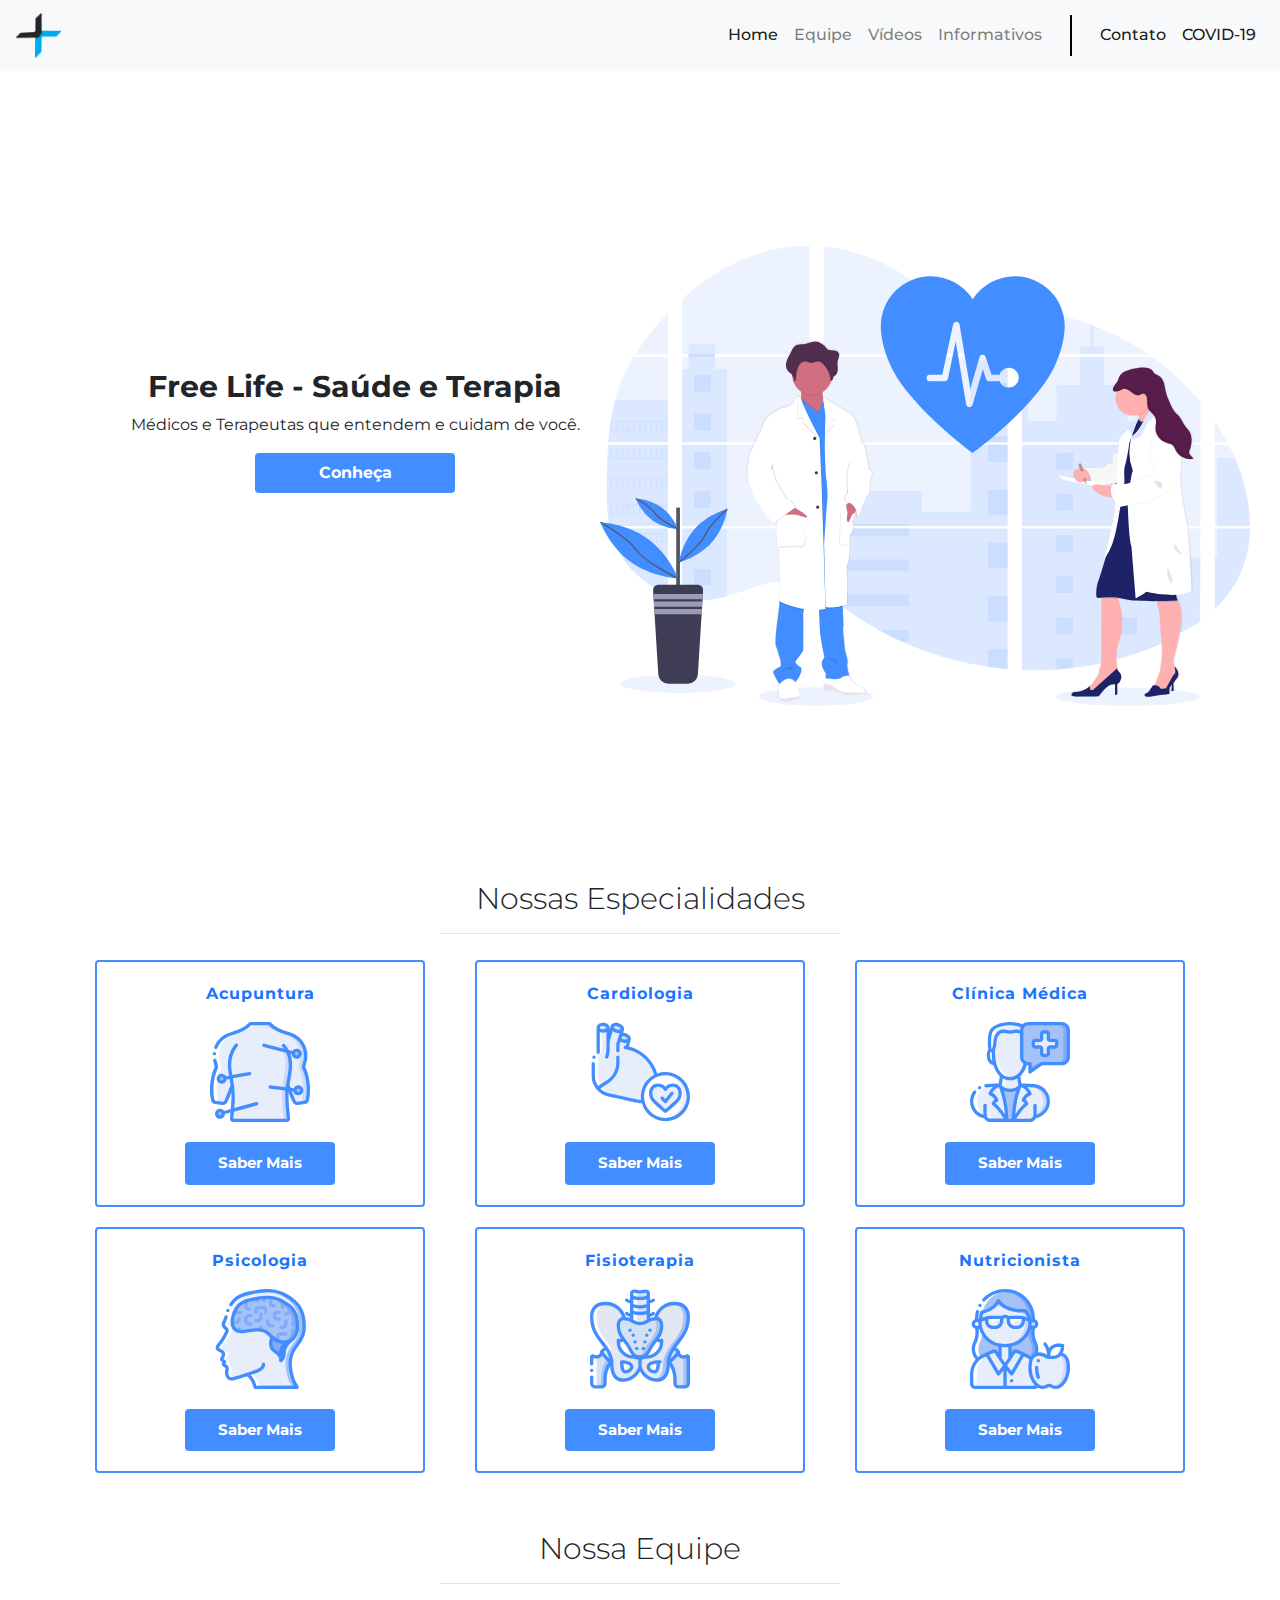
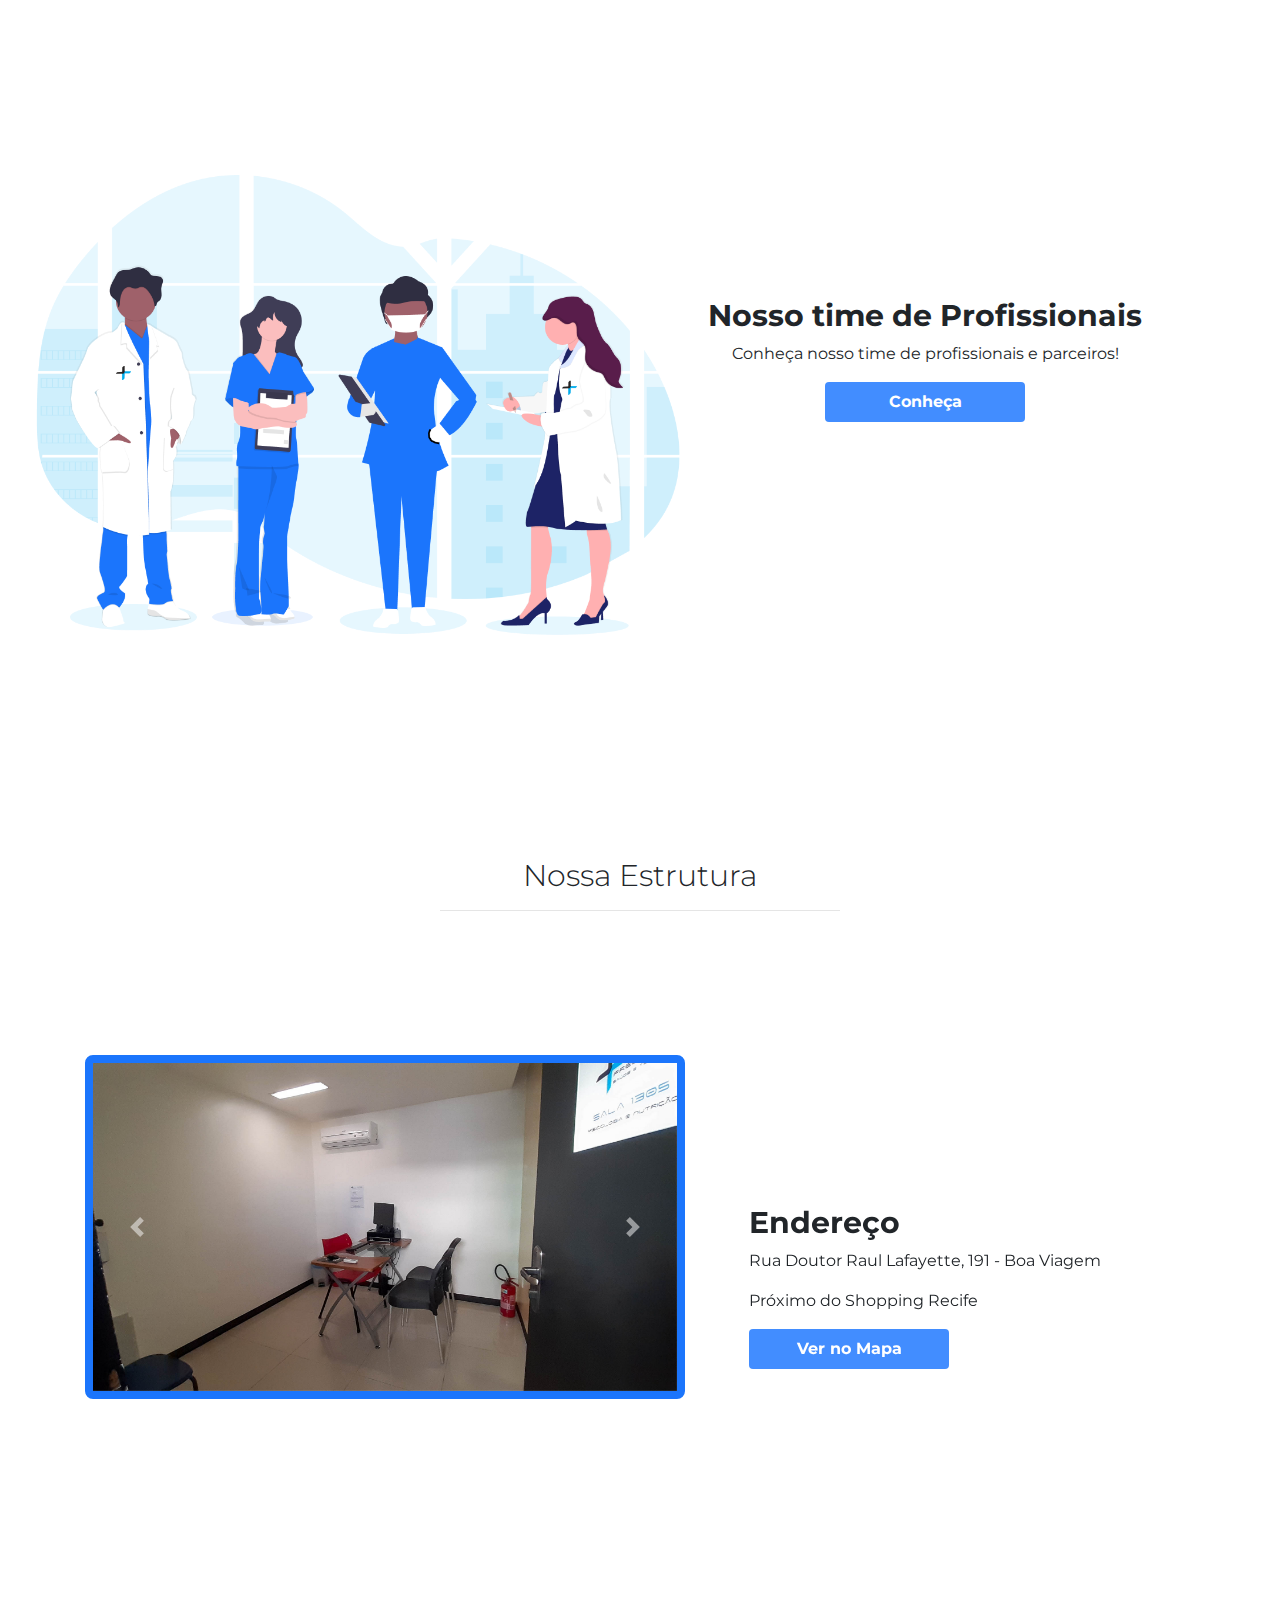
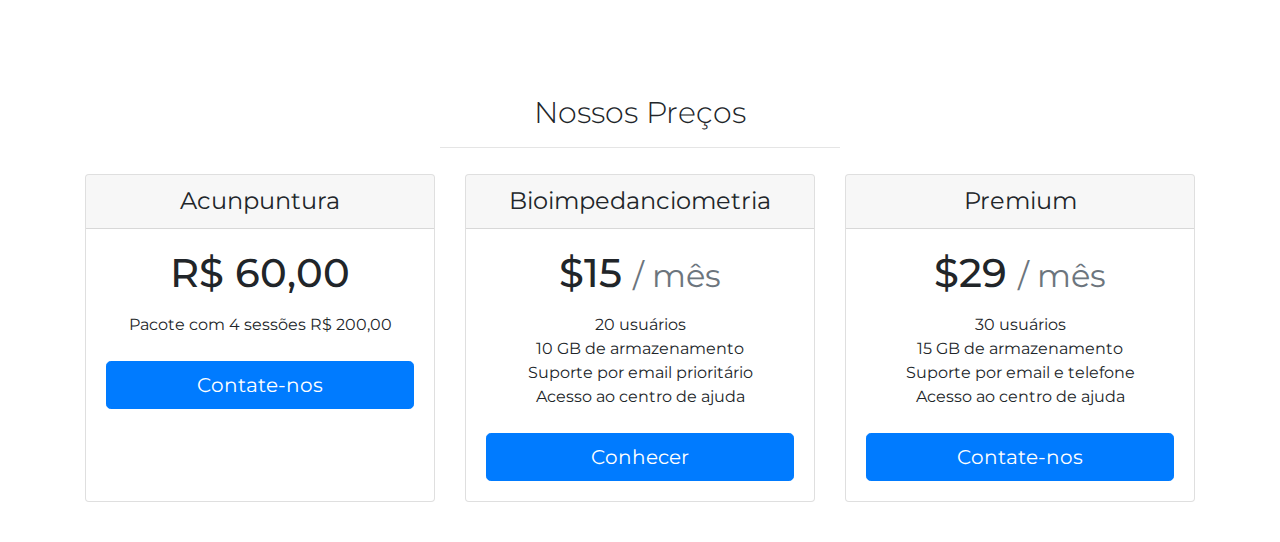
==== index.html @ c5f016cd "Initial commit" ====
<!DOCTYPE html>
<html lang="en">
<head>
    <meta charset="UTF-8">
    <meta name="viewport" content="width=device-width, initial-scale=1.0">
    <title>Free Life - Saúde e Terapia</title>
    <link rel="stylesheet" href="https://maxcdn.bootstrapcdn.com/bootstrap/4.0.0/css/bootstrap.min.css" integrity="sha384-Gn5384xqQ1aoWXA+058RXPxPg6fy4IWvTNh0E263XmFcJlSAwiGgFAW/dAiS6JXm" crossorigin="anonymous"><link rel="stylesheet" href="https://maxcdn.bootstrapcdn.com/bootstrap/4.0.0/css/bootstrap.min.css" integrity="sha384-Gn5384xqQ1aoWXA+058RXPxPg6fy4IWvTNh0E263XmFcJlSAwiGgFAW/dAiS6JXm" crossorigin="anonymous">
    <link rel="stylesheet" href="./index.css">
    <link rel="stylesheet" href="./Global/Global.css">
    <link href="https://fonts.googleapis.com/css2?family=Montserrat:wght@400;500;600;700&display=swap" rel="stylesheet">

    <style>
      html, body, button{
        font-family: 'Montserrat', sans-serif;
      }

    </style>

</head>
<body>
    <!-- Navbar -->
    <nav class="navbar navbar-expand-lg navbar-light bg-light">
        <a class="navbar-brand" href="#">
            <img src="./Global/GlobalAssets/logo.png" width="45" height="45" alt="">
          </a>
        <button class="navbar-toggler" type="button" data-toggle="collapse" data-target="#navbarSupportedContent" aria-controls="navbarSupportedContent" aria-expanded="false" aria-label="Toggle navigation">
          <span class="navbar-toggler-icon"></span>
        </button>
      
        <div class="collapse navbar-collapse" id="navbarSupportedContent">
          <ul class="navbar-nav ml-auto">
            <li class="nav-item active">
                <a class="nav-link" href="#">Home</a>
            </li>
              </li>
              <li class="nav-item ">
                <a class="nav-link" href="./pages/Equipe/Equipe.html">Equipe</a>
              </li>
              <li class="nav-item ">
                <a class="nav-link" href="#">Vídeos</a>
              </li>
              <li class="nav-item ">
                <a class="nav-link" href="#">Informativos</a>
              </li>
              <div>
                  <hr style="height: 40px; width: 2px; background-color: #000; margin: 0 20px;"/>
              </div>
              <li class="nav-item active">
                <a class="nav-link" href="#">Contato</a>
              </li>
              <li class="nav-item active">
                <a class="nav-link" href="#">COVID-19</a>
              </li>
          </ul>
        </div>
      </nav>

      <div class="container">
        <div class="row">
          <div class="col-6">
            <div style="display: flex; justify-content: center; align-items: center; flex-direction: column; height: 80vh; ">
                <h5 class="display-4 " style="font-size: 30px; font-weight: bold;">Free Life - Saúde e Terapia</h5>
                <p class="">Médicos e Terapeutas que entendem e cuidam de você.</p>
                <button class="" style="width: 200px; height: 40px ; font-weight: bold; border-radius: 4px; background-color: #428DFF; border: none; color: #FFF ;cursor: pointer;">Conheça</button>
            </div>
          </div>
          <div class="col-6" >
            <div style="display: flex; justify-content: center; align-items: center; height: 90vh;">
              <img src="./undraw_medicine_b1ol (1).svg" alt="" style="width: 650px;">
            </div>
          </div>
        </div>
      </div>

      <div class="container">

        <h5 class="display-4 text-center" style="font-size: 30px;">Nossas Especialidades</h5>
        <hr style="width: 400px;">

        <div class="row">
          <div class="col-md-4">
            <div class='especialidades'>
              <p>Acupuntura</p>
              <img src="./001-acupuntura.svg" alt="">
              <button>Saber Mais</button>
            </div>
          </div>
          <div class="col-md-4">
            <div class='especialidades'>
              <p>Cardiologia</p>
              <img src="./002-cardiologia.svg" alt="">
              <button>Saber Mais</button>
            </div>
          </div>
          <div class="col-md-4">
            <div class='especialidades'>
              <p>Clínica Médica</p>
              <img src="./003-medico.svg" alt="">
              <button>Saber Mais</button>
            </div>
          </div>
  
          <div class="col-md-4">
            <div class='especialidades'>
              <p>Psicologia</p>
              <img src="./007-cerebro.svg" alt="">
              <button>Saber Mais</button>
            </div>
          </div>
          <div class="col-md-4">
            <div class='especialidades'>
              <p>Fisioterapia</p>
              <img src="./005-osso.svg" alt="">
              <button>Saber Mais</button>
            </div>
          </div>
          <div class="col-md-4">
            <div class='especialidades'>
              <p>Nutricionista</p>
              <img src="./006-nutricionista.svg" alt="">
              <button>Saber Mais</button>
            </div>
          </div>
        </div>
      </div>

      <div class="container">
        <h5 class="display-4 text-center mt-5" style="font-size: 30px;">Nossa Equipe</h5>
        <hr style="width: 400px;">


        <div class="row">
          <div class="col-md-6" >
            <div style="display: flex; justify-content: center; align-items: center; height: 90vh;">
              <img src="./T.png" alt="" style="width: 650px;">
            </div>
          </div>
          <div class="col-md-6">
            <div style="display: flex; justify-content: center; align-items: center; flex-direction: column; height: 80vh; ">
                <h5 class="display-4 " style="font-size: 30px; font-weight: bold;">Nosso time de Profissionais</h5>
                <p class="">Conheça nosso time de profissionais e parceiros!</p>
                <button class="" style="width: 200px; height: 40px ; font-weight: bold; border-radius: 4px; background-color: #428DFF; border: none; color: #FFF ;cursor: pointer;">Conheça</button>
            </div>
          </div>
        </div>
      </div>

      <div class="container">
        <h5 class="display-4 text-center mt-5" style="font-size: 30px;">Nossa Estrutura</h5>
        <hr style="width: 400px;">


        <div class="row">
          <div class="col-md-6" >
            <div class="teste shadow">
              <div id="carouselExampleFade" class="carousel slide carousel-fade" data-ride="carousel">
                <div class="carousel-inner">
                  <div class="carousel-item active">
                    <img class="d-block w-100" src="./EstruturaAssets/01.jpg" alt="Segundo Slide">
                  </div>
                  <div class="carousel-item">
                    <img class="d-block w-100" src="./EstruturaAssets/02.jpg" alt="Terceiro Slide">
                  </div>
                  <div class="carousel-item">
                    <img class="d-block w-100" src="./EstruturaAssets/03.jpg" alt="Quarto Slide">
                  </div>
                  <div class="carousel-item">
                    <img class="d-block w-100" src="./EstruturaAssets/04.jpg" alt="Quinto Slide">
                  </div>
                  <div class="carousel-item">
                    <img class="d-block w-100" src="./EstruturaAssets/05.jpg" alt="Sexto Slide">
                  </div>
                  <div class="carousel-item">
                    <img class="d-block w-100" src="./EstruturaAssets/06.jpg" alt="Sétimo Slide">
                  </div>
                  <div class="carousel-item">
                    <img class="d-block w-100" src="./EstruturaAssets/07.jpg" alt="Oitavo Slide">
                  </div>
                  <div class="carousel-item">
                    <img class="d-block w-100" src="./EstruturaAssets/08.jpg" alt="Nono Slide">
                  </div>
                  <div class="carousel-item">
                    <img class="d-block w-100" src="./EstruturaAssets/09.jpg" alt="Décimo Slide">
                  </div>
                  <div class="carousel-item">
                    <img class="d-block w-100" src="./EstruturaAssets/10.jpg" alt="Décimo primeiro Slide">
                  </div>
                  <div class="carousel-item">
                    <img class="d-block w-100" src="./EstruturaAssets/11.jpg" alt="Décimo segundo Slide">
                  </div>
                  <div class="carousel-item">
                    <img class="d-block w-100" src="./EstruturaAssets/12.jpg" alt="Décimo segundo Slide">
                  </div>
                  <div class="carousel-item">
                    <img class="d-block w-100" src="./EstruturaAssets/13.jpg" alt="Décimo segundo Slide">
                  </div>
                  <div class="carousel-item">
                    <img class="d-block w-100" src="./EstruturaAssets/14.jpg" alt="Décimo segundo Slide">
                  </div>
                  <div class="carousel-item">
                    <img class="d-block w-100" src="./EstruturaAssets/15.jpg" alt="Décimo segundo Slide">
                  </div>
                  <div class="carousel-item">
                    <img class="d-block w-100" src="./EstruturaAssets/16.jpg" alt="Décimo segundo Slide">
                  </div>
                  <div class="carousel-item">
                    <img class="d-block w-100" src="./EstruturaAssets/17.jpg" alt="Décimo segundo Slide">
                  </div>
                </div>
                <a class="carousel-control-prev" href="#carouselExampleFade" role="button" data-slide="prev">
                  <span class="carousel-control-prev-icon" aria-hidden="true"></span>
                  <span class="sr-only">Anterior</span>
                </a>
                <a class="carousel-control-next" href="#carouselExampleFade" role="button" data-slide="next">
                  <span class="carousel-control-next-icon" aria-hidden="true"></span>
                  <span class="sr-only">Próximo</span>
                </a>
              </div>
            </div>
          </div>
          <div class="col-md-6">
            <div style="display: flex; justify-content: center; align-items: center; flex-direction: column; height: 80vh; ">
              <div class="endereco">
                <h5 class="display-4 " style="font-size: 30px; font-weight: bold;">Endereço</h5>
                <p class="">Rua Doutor Raul Lafayette, 191 - Boa Viagem</p>
                <p>Próximo do Shopping Recife</p>
                <a href="https://www.google.com.br/maps/place/Rua+Dr.+Raul+Lafayette,+191+-+Boa+Viagem,+Recife+-+PE,+51021-220/@-8.1224365,-34.9032361,17z/data=!3m1!4b1!4m5!3m4!1s0x7ab1fb3d713d143:0x7b8ee37aa65591a1!8m2!3d-8.1224365!4d-34.9010474">
                  <button class="" style="width: 200px; height: 40px ; font-weight: bold; border-radius: 4px; background-color: #428DFF; border: none; color: #FFF ;cursor: pointer;">Ver no Mapa</button>
                </a>
              </div>
            </div>
          </div>
        </div>
      </div>

      
      <div class="container">
        <h5 class="display-4 text-center mt-5" style="font-size: 30px;">Nossos Preços</h5>
        <hr style="width: 400px;">

        <div class="card-deck mb-3 text-center">
          <div class="card mb-4 shadow-sm">
            <div class="card-header color">
              <h4 class="my-0 font-weight-normal">Acunpuntura</h4>
            </div>
            <div class="card-body">
              <h1 class="card-title pricing-card-title">R$ 60,00</h1>
              <ul class="list-unstyled mt-3 mb-4">
                <li>Pacote com 4 sessões R$ 200,00 </li>
              </ul>
              <button type="button" class="btn btn-lg btn-block btn-primary">Contate-nos</button>
            </div>
          </div>
          <div class="card mb-4 shadow-sm">
            <div class="card-header color">
              <h4 class="my-0 font-weight-normal">Bioimpedanciometria</h4>
            </div>
            <div class="card-body">
              <h1 class="card-title pricing-card-title">$15 <small class="text-muted">/ mês</small></h1>
              <ul class="list-unstyled mt-3 mb-4">
                <li>20 usuários</li>
                <li>10 GB de armazenamento</li>
                <li>Suporte por email prioritário</li>
                <li>Acesso ao centro de ajuda</li>
              </ul>
              <button type="button" class="btn btn-lg btn-block btn-primary">Conhecer</button>
            </div>
          </div>
          <div class="card mb-4 shadow-sm">
            <div class="card-header">
              <h4 class="my-0 font-weight-normal">Premium</h4>
            </div>
            <div class="card-body">
              <h1 class="card-title pricing-card-title">$29 <small class="text-muted">/ mês</small></h1>
              <ul class="list-unstyled mt-3 mb-4">
                <li>30 usuários</li>
                <li>15 GB de armazenamento</li>
                <li>Suporte por email e telefone</li>
                <li>Acesso ao centro de ajuda</li>
              </ul>
              <button type="button" class="btn btn-lg btn-block btn-primary">Contate-nos</button>
            </div>
          </div>
        </div>
      </div>
      

<!-- 
      <div class="bg-dark" style="margin-bottom: 0; position: relative; bottom: 0px;">
        <div class="p-3">
          <p class='text-center text-white'>Free Life Saude e Terapia, 2018 © Todos os Direitos Reservados</p>
          <p class="location text-center text-white">Rua Doutor Raul Lafayette - 191 - Boa Viagem</p>
        </div>
      </div> -->

    

    <script src="https://code.jquery.com/jquery-3.2.1.slim.min.js" integrity="sha384-KJ3o2DKtIkvYIK3UENzmM7KCkRr/rE9/Qpg6aAZGJwFDMVNA/GpGFF93hXpG5KkN" crossorigin="anonymous"></script>
<script src="https://cdnjs.cloudflare.com/ajax/libs/popper.js/1.12.9/umd/popper.min.js" integrity="sha384-ApNbgh9B+Y1QKtv3Rn7W3mgPxhU9K/ScQsAP7hUibX39j7fakFPskvXusvfa0b4Q" crossorigin="anonymous"></script>
<script src="https://maxcdn.bootstrapcdn.com/bootstrap/4.0.0/js/bootstrap.min.js" integrity="sha384-JZR6Spejh4U02d8jOt6vLEHfe/JQGiRRSQQxSfFWpi1MquVdAyjUar5+76PVCmYl" crossorigin="anonymous"></script>
</body>
</html>
---- index.css ----
.especialidades{
    border: 2px solid #428DFF;
    display: flex;
    align-items: center;
    justify-content: center;
    flex-direction: column;
    padding: 20px;
    border-radius: 4px;
    margin: 10px;
}

.especialidades p {
    font-weight: 700;
    letter-spacing: 1px;
    color: #1b75fc;
}

.especialidades img{
    width: 100px;
}

.especialidades button{
    margin-top: 20px;
    background-color: #428DFF;
    border-radius: 4px;
    width: 150px;
    outline: none;
    border: none;
    padding: 10px;
    color: #FFF;
    font-size: 15px;
    font-weight: bold;
    cursor: pointer;
}

.especialidades button:hover{
    background-color: #1b75fc;
}


.teste{
    display: flex;
    justify-content: center;
    align-items: center;
    width: 600px;
    height: 600px;}

.teste .carousel{
    border: 8px solid #1b75fc;
    border-radius: 8px;
}
---- Global/Global.css ----
@font-face{
    font-family: 'Montserrat', sans-serif;
    src: url('https://fonts.googleapis.com/css2?family=Manrope:wght@500;700;800&family=Montserrat:wght@400;900&display=swap');
}

body{
    font-family: 'Monserrat', sans-serif;
    margin: 0;
    padding: 0;
    box-sizing: border-box;
}

nav div ul li .nav-link{
    font-weight: 500;
}

.principal-container{
    display: flex;
    align-items: center;
    justify-content: center;
    background-color: #00ACEC;
    height: 100vh;
    margin-top: 30px;
}

footer{
    position: absolute;
    bottom: 0px;
    background-color: #343A40;
    display: flex;
    flex-direction: row;
    justify-content: center;
    align-items: center;
}

footer div p{
    font-weight: 500;
}

footer div .location{
    font-size: 15px;
    color: #FFF
}

footer div a {
    text-decoration: none;
    text-align: center;
}

.title{
    text-align: center;
    margin-top: 30px;
    font-size: 20px;
    color: #FFF;
    font-weight: 500;
}

.divisor{
    background-color: #FFF;
    width: 300px;
}

.card{
    margin: 10px;
    margin: 10px auto;
}
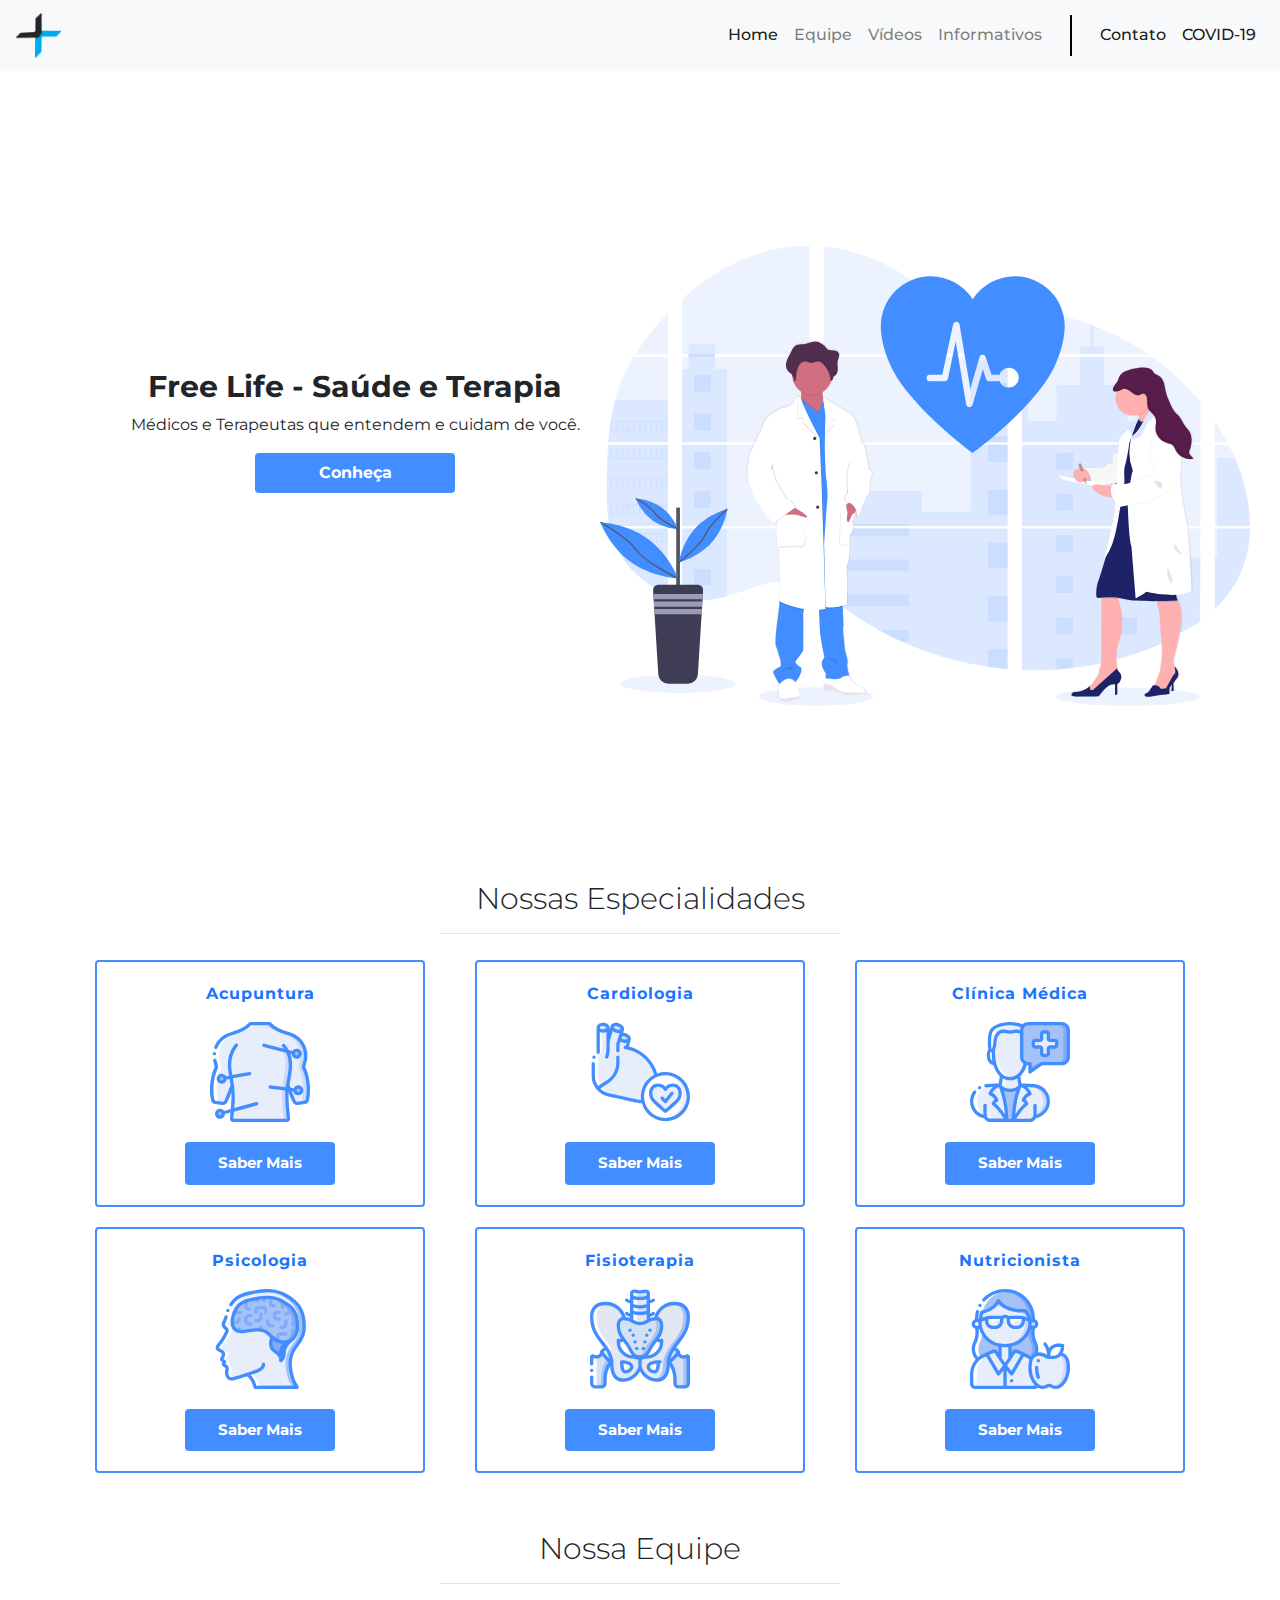
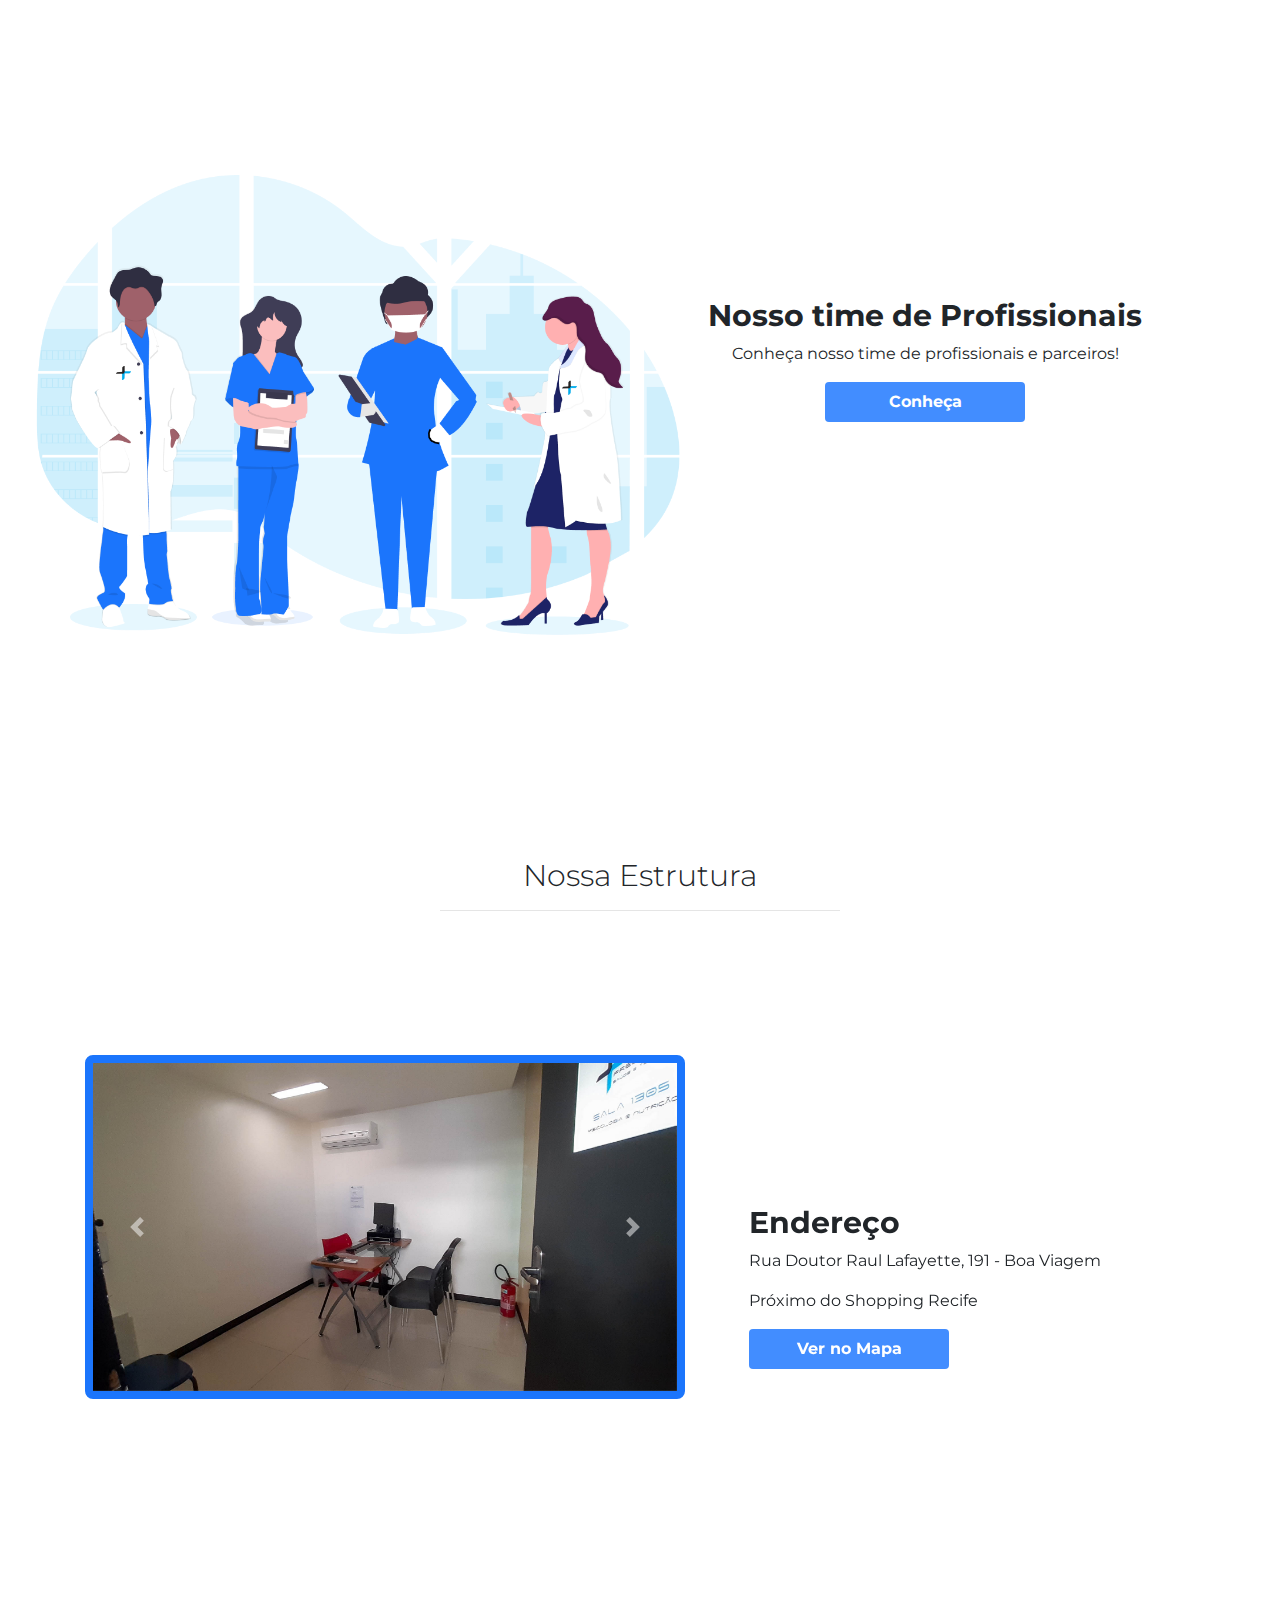
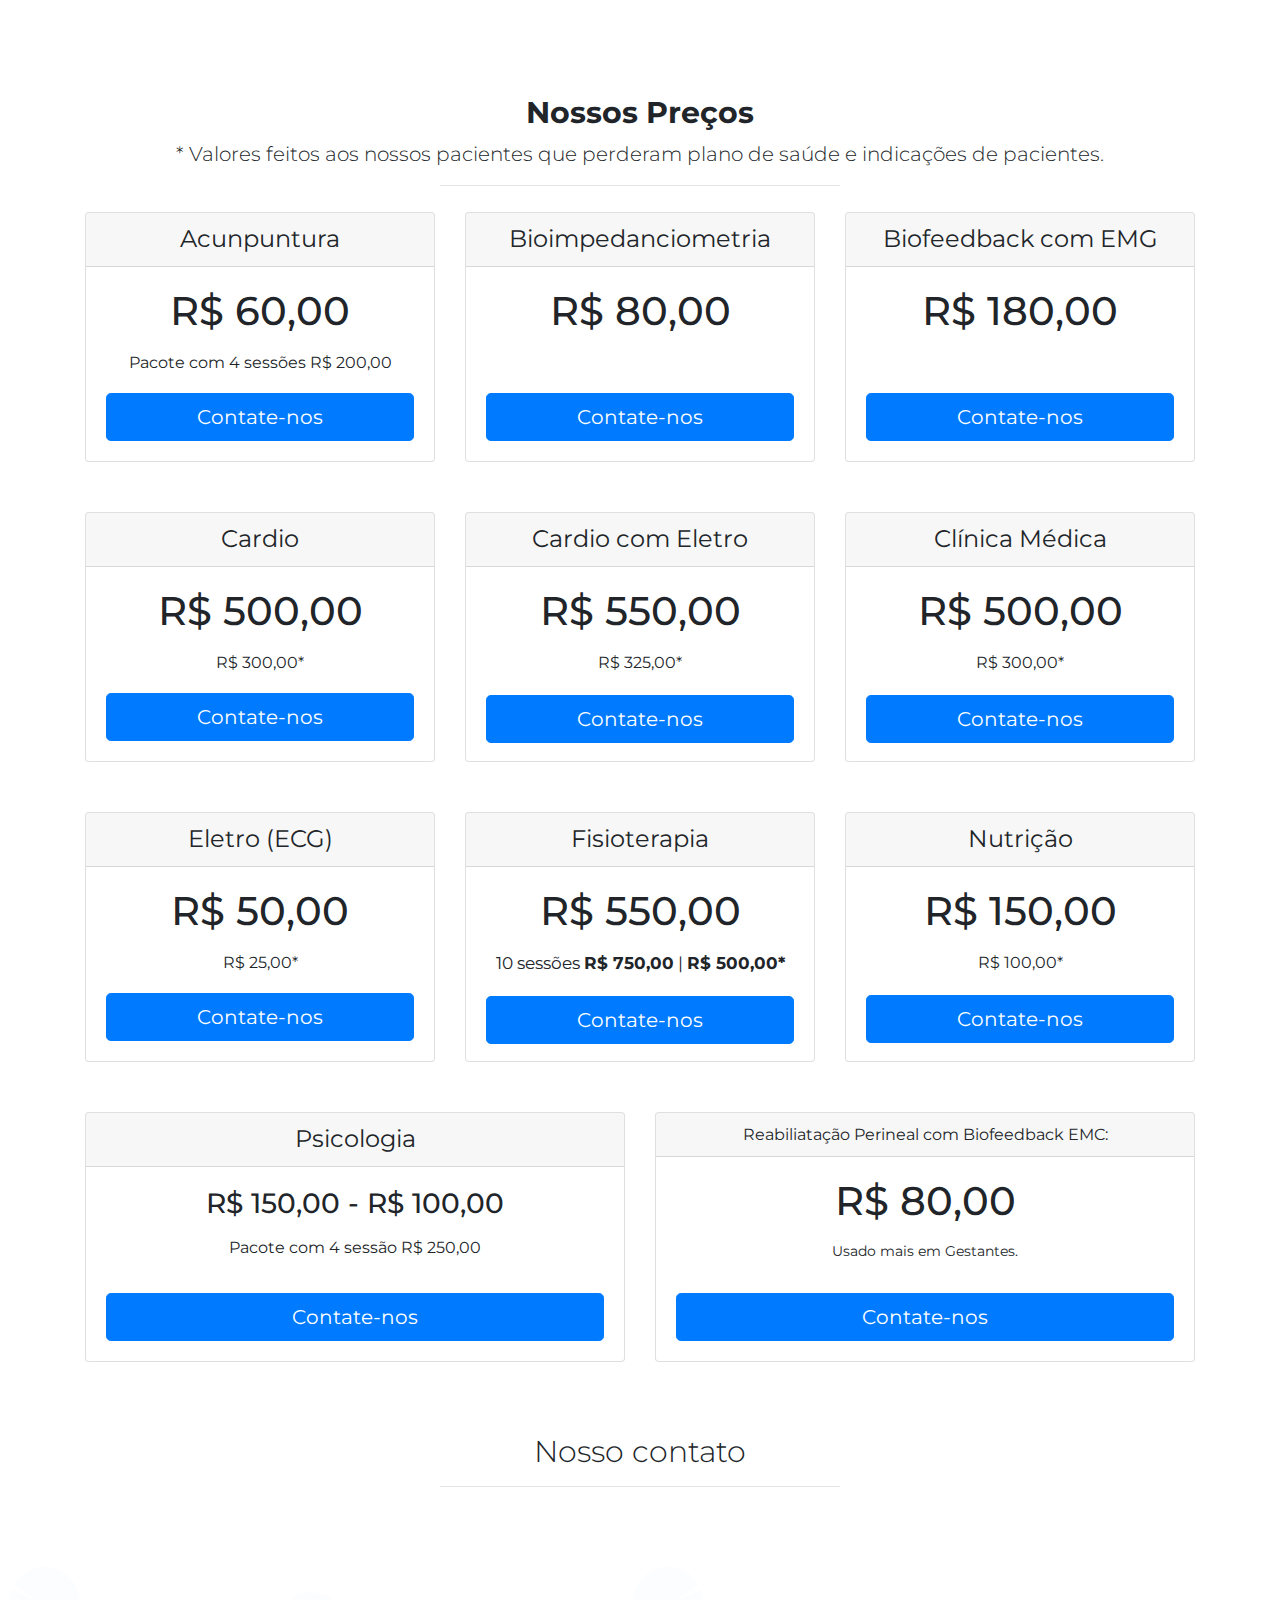
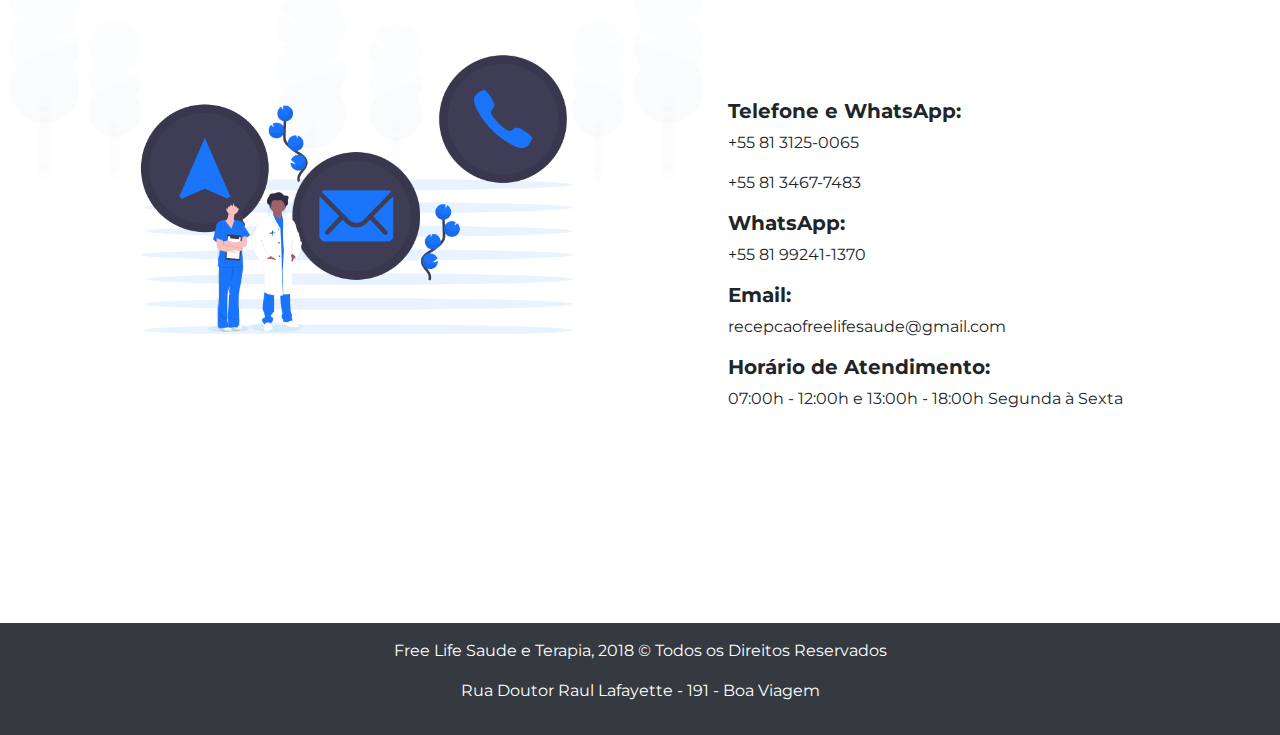
==== commit 143376da: "responsive" ====
--- a/index.html
+++ b/index.html
@@ -43,7 +43,7 @@
                 <a class="nav-link" href="#">Informativos</a>
               </li>
               <div>
-                  <hr style="height: 40px; width: 2px; background-color: #000; margin: 0 20px;"/>
+                  <hr class="d-none d-sm-block " style="height: 40px; width: 2px; background-color: #000; margin: 0 20px;"/>
               </div>
               <li class="nav-item active">
                 <a class="nav-link" href="#">Contato</a>
@@ -57,14 +57,14 @@
 
       <div class="container">
         <div class="row">
-          <div class="col-6">
+          <div class="col-md-6 col-sm-12">
             <div style="display: flex; justify-content: center; align-items: center; flex-direction: column; height: 80vh; ">
                 <h5 class="display-4 " style="font-size: 30px; font-weight: bold;">Free Life - Saúde e Terapia</h5>
                 <p class="">Médicos e Terapeutas que entendem e cuidam de você.</p>
                 <button class="" style="width: 200px; height: 40px ; font-weight: bold; border-radius: 4px; background-color: #428DFF; border: none; color: #FFF ;cursor: pointer;">Conheça</button>
             </div>
           </div>
-          <div class="col-6" >
+          <div class="col-md-6  d-none d-sm-block  " >
             <div style="display: flex; justify-content: center; align-items: center; height: 90vh;">
               <img src="./undraw_medicine_b1ol (1).svg" alt="" style="width: 650px;">
             </div>
@@ -72,9 +72,9 @@
         </div>
       </div>
 
-      <div class="container">
-
-        <h5 class="display-4 text-center" style="font-size: 30px;">Nossas Especialidades</h5>
+      <div class="container d-none d-sm-block  ">
+
+        <h5 class="display-4 text-center " style="font-size: 30px;">Nossas Especialidades</h5>
         <hr style="width: 400px;">
 
         <div class="row">
@@ -124,18 +124,18 @@
         </div>
       </div>
 
-      <div class="container">
+      <div class="container d-none d-sm-block">
         <h5 class="display-4 text-center mt-5" style="font-size: 30px;">Nossa Equipe</h5>
         <hr style="width: 400px;">
 
 
         <div class="row">
-          <div class="col-md-6" >
+          <div class="col-md-6 " >
             <div style="display: flex; justify-content: center; align-items: center; height: 90vh;">
               <img src="./T.png" alt="" style="width: 650px;">
             </div>
           </div>
-          <div class="col-md-6">
+          <div class="col-md-6 ">
             <div style="display: flex; justify-content: center; align-items: center; flex-direction: column; height: 80vh; ">
                 <h5 class="display-4 " style="font-size: 30px; font-weight: bold;">Nosso time de Profissionais</h5>
                 <p class="">Conheça nosso time de profissionais e parceiros!</p>
@@ -145,13 +145,15 @@
         </div>
       </div>
 
-      <div class="container">
-        <h5 class="display-4 text-center mt-5" style="font-size: 30px;">Nossa Estrutura</h5>
-        <hr style="width: 400px;">
+      <div class="container d-none d-sm-block">
+        <div class="">
+          <h5 class="display-4 text-center mt-5" style="font-size: 30px;">Nossa Estrutura</h5>
+          <hr style="width: 400px;">
+        </div>
 
 
         <div class="row">
-          <div class="col-md-6" >
+          <div class="col-md-6 d-none d-sm-block" >
             <div class="teste shadow">
               <div id="carouselExampleFade" class="carousel slide carousel-fade" data-ride="carousel">
                 <div class="carousel-inner">
@@ -235,63 +237,239 @@
 
       
       <div class="container">
-        <h5 class="display-4 text-center mt-5" style="font-size: 30px;">Nossos Preços</h5>
+        <h5 class="display-4 text-center mt-5" style="font-size: 30px; font-weight: 700;">Nossos Preços</h5>
+        <p class="lead text-center" style="font-size: 20px;">* Valores feitos aos nossos pacientes que perderam plano de saúde e indicações de pacientes.</p>
         <hr style="width: 400px;">
 
         <div class="card-deck mb-3 text-center">
-          <div class="card mb-4 shadow-sm">
+          <div class="card mb-4 shadow-sm" style="height: 250px; width: 350px;">
             <div class="card-header color">
               <h4 class="my-0 font-weight-normal">Acunpuntura</h4>
             </div>
-            <div class="card-body">
-              <h1 class="card-title pricing-card-title">R$ 60,00</h1>
-              <ul class="list-unstyled mt-3 mb-4">
-                <li>Pacote com 4 sessões R$ 200,00 </li>
-              </ul>
-              <button type="button" class="btn btn-lg btn-block btn-primary">Contate-nos</button>
-            </div>
-          </div>
-          <div class="card mb-4 shadow-sm">
+            <div class="card-body" style='display: flex; flex-direction: column; justify-content: space-between;'>
+              <div>
+                <h1 class="card-title pricing-card-title">R$ 60,00</h1>
+                <ul class="list-unstyled mt-3 mb-3">
+                  <li>Pacote com 4 sessões R$ 200,00 </li>
+                </ul>
+              </div>
+              <div>
+                <button type="button" class="btn btn-lg btn-block btn-primary">Contate-nos</button>
+              </div>
+            </div>
+          </div>
+          <div class="card mb-4 shadow-sm" style="height: 250px;">
             <div class="card-header color">
               <h4 class="my-0 font-weight-normal">Bioimpedanciometria</h4>
             </div>
-            <div class="card-body">
-              <h1 class="card-title pricing-card-title">$15 <small class="text-muted">/ mês</small></h1>
-              <ul class="list-unstyled mt-3 mb-4">
-                <li>20 usuários</li>
-                <li>10 GB de armazenamento</li>
-                <li>Suporte por email prioritário</li>
-                <li>Acesso ao centro de ajuda</li>
-              </ul>
-              <button type="button" class="btn btn-lg btn-block btn-primary">Conhecer</button>
-            </div>
-          </div>
-          <div class="card mb-4 shadow-sm">
+            <div class="card-body" style="display: flex; flex-direction: column; justify-content: space-between;">
+              <div>
+                <h1 class="card-title pricing-card-title">R$ 80,00</h1>
+              </div>
+              <div>
+                <button type="button" class="btn btn-lg btn-block btn-primary mt-1">Contate-nos</button>
+              </div>
+            </div>
+          </div>
+          <div class="card mb-4 shadow-sm" style="height: 250px;">
             <div class="card-header">
-              <h4 class="my-0 font-weight-normal">Premium</h4>
-            </div>
-            <div class="card-body">
-              <h1 class="card-title pricing-card-title">$29 <small class="text-muted">/ mês</small></h1>
-              <ul class="list-unstyled mt-3 mb-4">
-                <li>30 usuários</li>
-                <li>15 GB de armazenamento</li>
-                <li>Suporte por email e telefone</li>
-                <li>Acesso ao centro de ajuda</li>
-              </ul>
-              <button type="button" class="btn btn-lg btn-block btn-primary">Contate-nos</button>
-            </div>
-          </div>
-        </div>
-      </div>
-      
-
-<!-- 
+              <h4 class="my-0 font-weight-normal">Biofeedback com EMG</h4>
+            </div>
+            <div class="card-body" style="display: flex; flex-direction: column; justify-content: space-between;">
+              <div>
+                <h1 class="card-title pricing-card-title">R$ 180,00</h1>
+              </div>
+              <div>
+                <button type="button" class="btn btn-lg btn-block btn-primary mt-1">Contate-nos</button>
+              </div>
+            </div>
+          </div>
+        </div>
+
+        <div class="card-deck mb-3 text-center">
+          <div class="card mb-4 shadow-sm" style="height: 250px;">
+            <div class="card-header color">
+              <h4 class="my-0 font-weight-normal">Cardio</h4>
+            </div>
+            <div class="card-body" style='display: flex; flex-direction: column; justify-content: space-between;'>
+              <div>
+                <h1 class="card-title pricing-card-title">R$ 500,00</h1>
+                <ul class="list-unstyled mt-3 mb-3">
+                  <li>R$ 300,00*</li>
+                </ul>
+              </div>
+              <div>
+                <button type="button" class="btn btn-lg btn-block btn-primary">Contate-nos</button>
+              </div>
+            </div>
+          </div>
+          <div class="card mb-4 shadow-sm" style="height: 250px;">
+            <div class="card-header color">
+              <h4 class="my-0 font-weight-normal">Cardio com Eletro</h4>
+            </div>
+            <div class="card-body" style="display: flex; flex-direction: column; justify-content: space-between;">
+              <div>
+                <h1 class="card-title pricing-card-title">R$ 550,00</h1>
+                <ul class="list-unstyled mt-3 mb-3">
+                  <li>R$ 325,00*</li>
+                </ul>
+              </div>
+              <div>
+                <button type="button" class="btn btn-lg btn-block btn-primary mt-1">Contate-nos</button>
+              </div>
+            </div>
+          </div>
+          <div class="card mb-4 shadow-sm" style="height: 250px;">
+            <div class="card-header">
+              <h4 class="my-0 font-weight-normal">Clínica Médica</h4>
+            </div>
+            <div class="card-body" style="display: flex; flex-direction: column; justify-content: space-between;">
+              <div>
+                <h1 class="card-title pricing-card-title">R$ 500,00</h1>
+                <ul class="list-unstyled mt-3 mb-3">
+                  <li>R$ 300,00*</li>
+                </ul>
+              </div>
+              <div>
+                <button type="button" class="btn btn-lg btn-block btn-primary mt-1">Contate-nos</button>
+              </div>
+            </div>
+          </div>
+        </div>
+
+        <div class="card-deck mb-3 text-center">
+          <div class="card mb-4 shadow-sm" style="height: 250px;">
+            <div class="card-header color">
+              <h4 class="my-0 font-weight-normal">Eletro (ECG)</h4>
+            </div>
+            <div class="card-body" style='display: flex; flex-direction: column; justify-content: space-between;'>
+              <div>
+                <h1 class="card-title pricing-card-title">R$ 50,00</h1>
+                <ul class="list-unstyled mt-3 mb-3">
+                  <li>R$ 25,00*</li>
+                </ul>
+              </div>
+              <div>
+                <button type="button" class="btn btn-lg btn-block btn-primary">Contate-nos</button>
+              </div>
+            </div>
+          </div>
+          <div class="card mb-4 shadow-sm" style="height: 250px;">
+            <div class="card-header color">
+              <h4 class="my-0 font-weight-normal">Fisioterapia</h4>
+            </div>
+            <div class="card-body" style="display: flex; flex-direction: column; justify-content: space-between;">
+              <div>
+                <h1 class="card-title pricing-card-title">R$ 550,00</h1>
+                <ul class="list-unstyled mt-3 mb-3" style="font-size: 17px;">
+                  <li>10 sessões <strong>R$ 750,00</strong> | <strong>R$ 500,00*</strong></li>
+                  
+                </ul>
+              </div>
+              <div>
+                <button type="button" class="btn btn-lg btn-block btn-primary mt-1">Contate-nos</button>
+              </div>
+            </div>
+          </div>
+          <div class="card mb-4 shadow-sm" style="height: 250px;">
+            <div class="card-header">
+              <h4 class="my-0 font-weight-normal">Nutrição</h4>
+            </div>
+            <div class="card-body" style="display: flex; flex-direction: column; justify-content: space-between;">
+              <div>
+                <h1 class="card-title pricing-card-title">R$ 150,00</h1>
+                <ul class="list-unstyled mt-3 mb-3">
+                  <li>R$ 100,00*</li>
+                </ul>
+              </div>
+              <div>
+                <button type="button" class="btn btn-lg btn-block btn-primary mt-1">Contate-nos</button>
+              </div>
+            </div>
+          </div>
+        </div>
+
+        <div class="card-deck mb-3 text-center">
+          <div class="card mb-4 shadow-sm" style="height: 250px;">
+            <div class="card-header color">
+              <h4 class="my-0 font-weight-normal">Psicologia</h4>
+            </div>
+            <div class="card-body" style='display: flex; flex-direction: column; justify-content: space-between;'>
+              <div>
+                <h1 class="card-title pricing-card-title" style="font-size: 28px;">R$ 150,00 - R$ 100,00</h1>
+                <ul class="list-unstyled mt-3 mb-3">
+                  <li>Pacote com 4 sessão R$ 250,00</li>
+                </ul>
+              </div>
+              <div>
+                <button type="button" class="btn btn-lg btn-block btn-primary">Contate-nos</button>
+              </div>
+            </div>
+          </div>
+          <div class="card mb-4 shadow-sm" style="height: 250px;">
+            <div class="card-header color">
+              <h4 class="my-0 font-weight-normal" style="font-size: 16px;">Reabiliatação Perineal com Biofeedback EMC:</h4>
+            </div>
+            <div class="card-body" style="display: flex; flex-direction: column; justify-content: space-between;">
+              <div>
+                <h1 class="card-title pricing-card-title">R$ 80,00</h1>
+                <ul class="list-unstyled mt-3 mb-3" style="font-size: 14px;">
+                  <li>Usado mais em Gestantes.</li>
+                </ul>
+              </div>
+              <div>
+                <button type="button" class="btn btn-lg btn-block btn-primary mt-1">Contate-nos</button>
+              </div>
+            </div>
+          </div>
+        </div>
+      </div>
+
+
+      <div class="container">
+        <h5 class="display-4 text-center mt-5" style="font-size: 30px;">Nosso contato</h5>
+        <hr style="width: 400px;">
+
+
+        <div class="row">
+          <div class="col-md-6 d-none d-sm-block" >
+            <div style="display: flex; justify-content: center; align-items: center; height: 55vh;">
+              <img src="./contact.png" alt="" style="width: 700px;">
+            </div>
+          </div>
+          <div class="col-md-6 col-sm-12">
+            <div style="display: flex; justify-content: center; align-items: center; flex-direction: column; height: 80vh; ">
+              <div class="endereco">
+                <h5 class="display-4 " style="font-size: 20px; font-weight: bold;">Telefone e WhatsApp:</h5>
+                <p class="">+55 81 3125-0065</p>
+                <p class="">+55 81 3467-7483</p>
+                <h5 class="display-4 " style="font-size: 20px; font-weight: bold;">WhatsApp:</h5>
+                <p class="">+55 81 99241-1370</p>
+                <h5 class="display-4 " style="font-size: 20px; font-weight: bold;">Email:</h5>
+                <p class="">recepcaofreelifesaude@gmail.com</p>
+                <h5 class="display-4 " style="font-size: 20px; font-weight: bold;">Horário de Atendimento:</h5>
+                <p class="">07:00h - 12:00h e 13:00h - 18:00h Segunda à Sexta</p>
+                  <div class="endereco d-sm-block d-md-none">
+                    <p class="" style="font-size: 20px; font-weight: bold;">Endereço</h5>
+                    <p class="">Rua Doutor Raul Lafayette, 191 - Boa Viagem</p>
+                    <p>Próximo do Shopping Recife</p>
+                    <a href="https://www.google.com.br/maps/place/Rua+Dr.+Raul+Lafayette,+191+-+Boa+Viagem,+Recife+-+PE,+51021-220/@-8.1224365,-34.9032361,17z/data=!3m1!4b1!4m5!3m4!1s0x7ab1fb3d713d143:0x7b8ee37aa65591a1!8m2!3d-8.1224365!4d-34.9010474">
+                      <button class="" style="width: 200px; height: 40px ; font-weight: bold; border-radius: 4px; background-color: #428DFF; border: none; color: #FFF ;cursor: pointer;">Ver no Mapa</button>
+                    </a>
+                </div>
+              </div>
+            </div>
+          </div>
+        </div>
+      </div>
+
+
       <div class="bg-dark" style="margin-bottom: 0; position: relative; bottom: 0px;">
         <div class="p-3">
           <p class='text-center text-white'>Free Life Saude e Terapia, 2018 © Todos os Direitos Reservados</p>
           <p class="location text-center text-white">Rua Doutor Raul Lafayette - 191 - Boa Viagem</p>
         </div>
-      </div> -->
+      </div>
 
     
 
--- a/index.css
+++ b/index.css
@@ -50,3 +50,8 @@
     border: 8px solid #1b75fc;
     border-radius: 8px;
 }
+
+.card{
+    height: 250px;
+    width: 350px;
+}